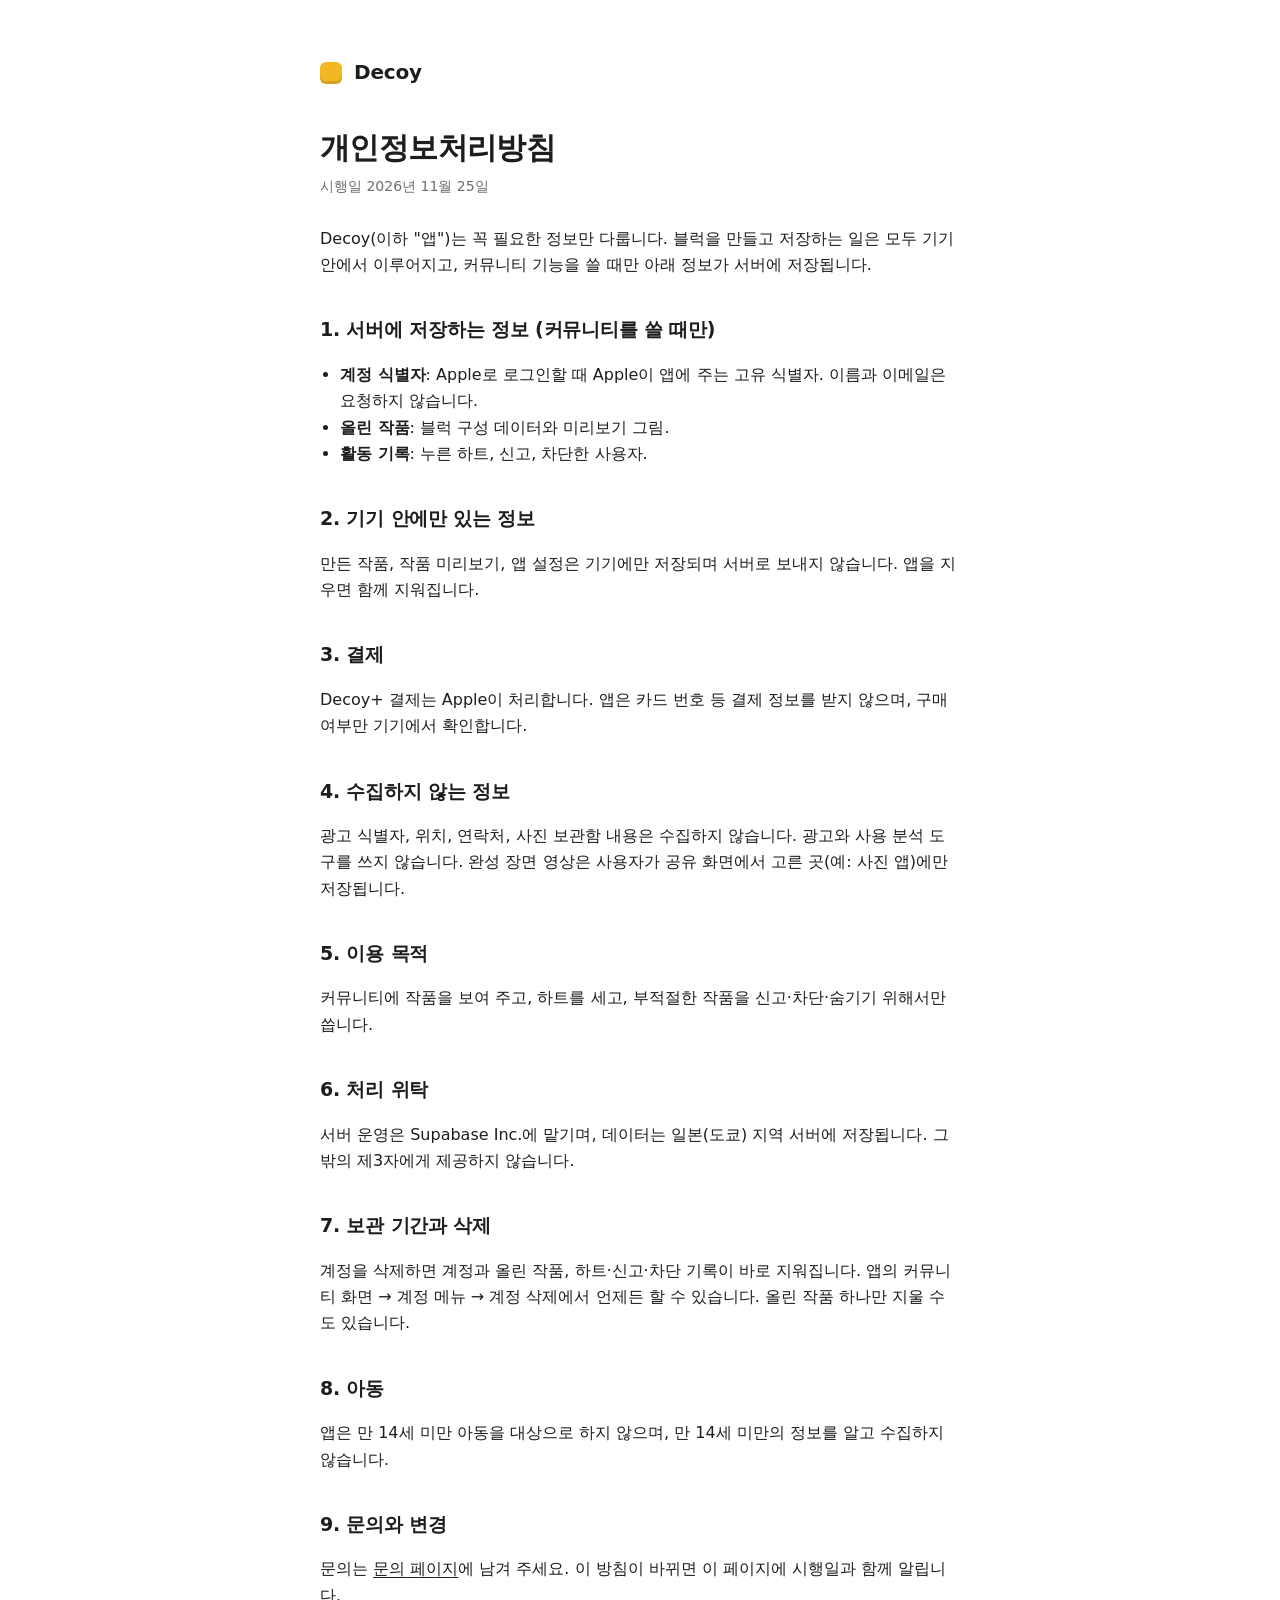
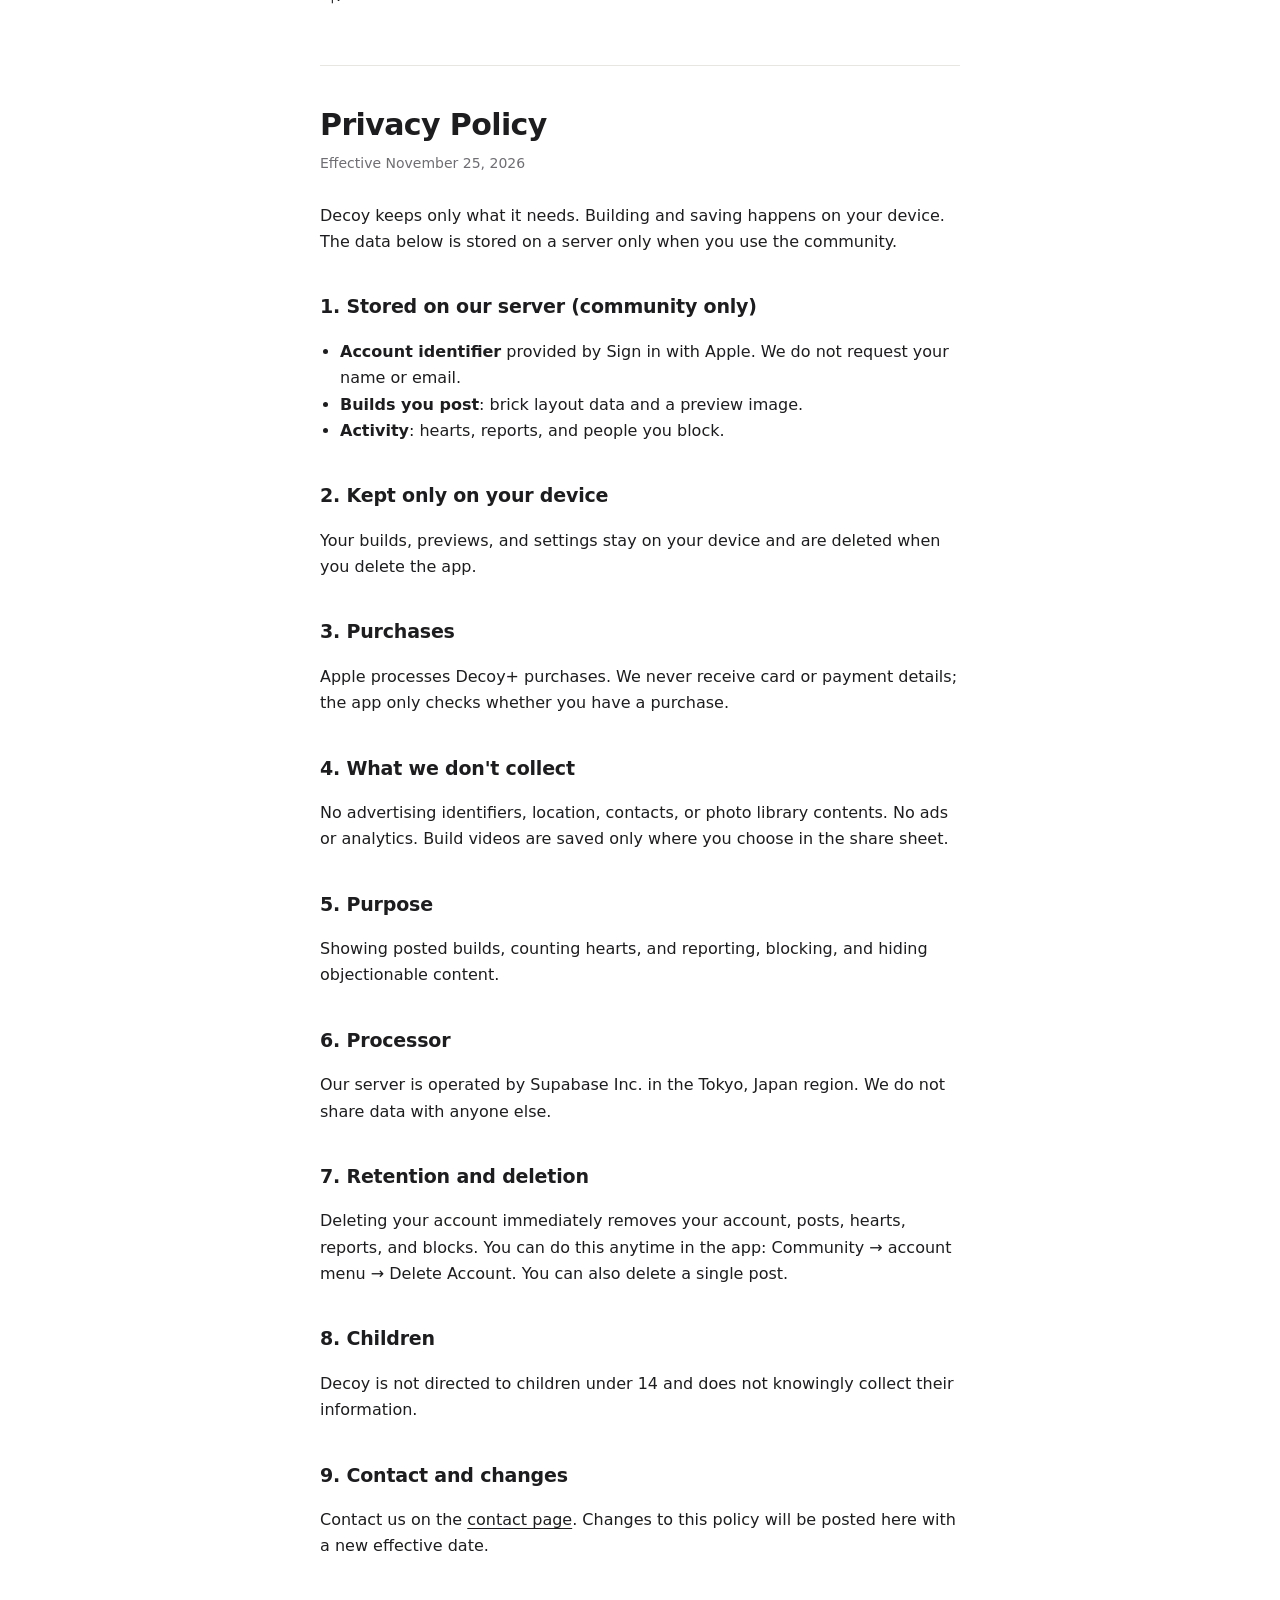
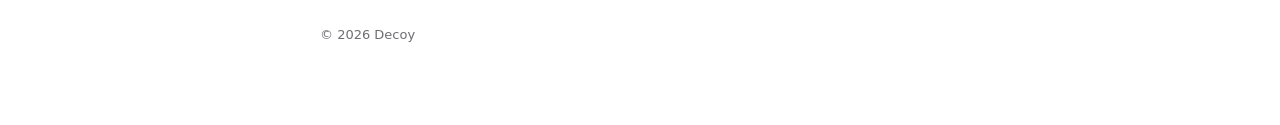
==== privacy.html @ 696fcb84 "Decoy 소개·개인정보처리방침·이용약관 페이지 Co-Authored-By: Claude Opus 5.5 <noreply@anthropic.com>" ====
<!doctype html>
<html lang="ko">
<head>
<meta charset="utf-8">
<meta name="viewport" content="width=device-width, initial-scale=1, viewport-fit=cover">
<title>Decoy 개인정보처리방침</title>
<link rel="stylesheet" href="style.css">
</head>
<body>
<main>
  <header><span class="dot" aria-hidden="true"></span><a href="./">Decoy</a></header>
  <h1>개인정보처리방침</h1>
  <p class="meta">시행일 2026년 11월 25일</p>

  <p>Decoy(이하 "앱")는 꼭 필요한 정보만 다룹니다. 블럭을 만들고 저장하는 일은 모두 기기 안에서 이루어지고, 커뮤니티 기능을 쓸 때만 아래 정보가 서버에 저장됩니다.</p>

  <h2>1. 서버에 저장하는 정보 (커뮤니티를 쓸 때만)</h2>
  <ul>
    <li><b>계정 식별자</b>: Apple로 로그인할 때 Apple이 앱에 주는 고유 식별자. 이름과 이메일은 요청하지 않습니다.</li>
    <li><b>올린 작품</b>: 블럭 구성 데이터와 미리보기 그림.</li>
    <li><b>활동 기록</b>: 누른 하트, 신고, 차단한 사용자.</li>
  </ul>

  <h2>2. 기기 안에만 있는 정보</h2>
  <p>만든 작품, 작품 미리보기, 앱 설정은 기기에만 저장되며 서버로 보내지 않습니다. 앱을 지우면 함께 지워집니다.</p>

  <h2>3. 결제</h2>
  <p>Decoy+ 결제는 Apple이 처리합니다. 앱은 카드 번호 등 결제 정보를 받지 않으며, 구매 여부만 기기에서 확인합니다.</p>

  <h2>4. 수집하지 않는 정보</h2>
  <p>광고 식별자, 위치, 연락처, 사진 보관함 내용은 수집하지 않습니다. 광고와 사용 분석 도구를 쓰지 않습니다. 완성 장면 영상은 사용자가 공유 화면에서 고른 곳(예: 사진 앱)에만 저장됩니다.</p>

  <h2>5. 이용 목적</h2>
  <p>커뮤니티에 작품을 보여 주고, 하트를 세고, 부적절한 작품을 신고·차단·숨기기 위해서만 씁니다.</p>

  <h2>6. 처리 위탁</h2>
  <p>서버 운영은 Supabase Inc.에 맡기며, 데이터는 일본(도쿄) 지역 서버에 저장됩니다. 그 밖의 제3자에게 제공하지 않습니다.</p>

  <h2>7. 보관 기간과 삭제</h2>
  <p>계정을 삭제하면 계정과 올린 작품, 하트·신고·차단 기록이 바로 지워집니다. 앱의 커뮤니티 화면 → 계정 메뉴 → 계정 삭제에서 언제든 할 수 있습니다. 올린 작품 하나만 지울 수도 있습니다.</p>

  <h2>8. 아동</h2>
  <p>앱은 만 14세 미만 아동을 대상으로 하지 않으며, 만 14세 미만의 정보를 알고 수집하지 않습니다.</p>

  <h2>9. 문의와 변경</h2>
  <p>문의는 <a href="https://github.com/dogoyster/decoy-web/issues">문의 페이지</a>에 남겨 주세요. 이 방침이 바뀌면 이 페이지에 시행일과 함께 알립니다.</p>

  <div class="lang" lang="en">
    <h1>Privacy Policy</h1>
    <p class="meta">Effective November 25, 2026</p>
    <p>Decoy keeps only what it needs. Building and saving happens on your device. The data below is stored on a server only when you use the community.</p>
    <h2>1. Stored on our server (community only)</h2>
    <ul>
      <li><b>Account identifier</b> provided by Sign in with Apple. We do not request your name or email.</li>
      <li><b>Builds you post</b>: brick layout data and a preview image.</li>
      <li><b>Activity</b>: hearts, reports, and people you block.</li>
    </ul>
    <h2>2. Kept only on your device</h2>
    <p>Your builds, previews, and settings stay on your device and are deleted when you delete the app.</p>
    <h2>3. Purchases</h2>
    <p>Apple processes Decoy+ purchases. We never receive card or payment details; the app only checks whether you have a purchase.</p>
    <h2>4. What we don't collect</h2>
    <p>No advertising identifiers, location, contacts, or photo library contents. No ads or analytics. Build videos are saved only where you choose in the share sheet.</p>
    <h2>5. Purpose</h2>
    <p>Showing posted builds, counting hearts, and reporting, blocking, and hiding objectionable content.</p>
    <h2>6. Processor</h2>
    <p>Our server is operated by Supabase Inc. in the Tokyo, Japan region. We do not share data with anyone else.</p>
    <h2>7. Retention and deletion</h2>
    <p>Deleting your account immediately removes your account, posts, hearts, reports, and blocks. You can do this anytime in the app: Community → account menu → Delete Account. You can also delete a single post.</p>
    <h2>8. Children</h2>
    <p>Decoy is not directed to children under 14 and does not knowingly collect their information.</p>
    <h2>9. Contact and changes</h2>
    <p>Contact us on the <a href="https://github.com/dogoyster/decoy-web/issues">contact page</a>. Changes to this policy will be posted here with a new effective date.</p>
  </div>
  <footer>© 2026 Decoy</footer>
</main>
</body>
</html>
---- style.css ----
:root { --bg: #ffffff; --fg: #1d1d1f; --muted: #6e6e73; --line: #e8e6e1; --accent: #f2b824; color-scheme: light; }
@media (prefers-color-scheme: dark) { :root { --bg: #111110; --fg: #f2f2f0; --muted: #a1a19c; --line: #2a2a28; --accent: #f2b824; color-scheme: dark; } }
* { box-sizing: border-box; }
body { margin: 0; background: var(--bg); color: var(--fg); font: 16px/1.65 -apple-system, BlinkMacSystemFont, "Apple SD Gothic Neo", "Pretendard", system-ui, sans-serif; -webkit-font-smoothing: antialiased; }
main { max-width: 680px; margin: 0 auto; padding: 56px max(20px, env(safe-area-inset-left)) 80px max(20px, env(safe-area-inset-right)); }
header { display: flex; align-items: center; gap: 12px; margin-bottom: 40px; }
header a { color: inherit; text-decoration: none; font-weight: 700; font-size: 20px; letter-spacing: -0.01em; }
.dot { width: 22px; height: 22px; border-radius: 6px; background: var(--accent); box-shadow: inset 0 -3px 0 rgba(0,0,0,.12); }
h1 { font-size: 30px; line-height: 1.25; letter-spacing: -0.02em; margin: 0 0 8px; text-wrap: balance; }
h2 { font-size: 19px; margin: 36px 0 8px; letter-spacing: -0.01em; }
p, li { color: var(--fg); }
.meta { color: var(--muted); font-size: 14px; margin: 0 0 28px; }
.lang { border-top: 1px solid var(--line); margin-top: 56px; padding-top: 40px; }
nav.links { display: flex; gap: 20px; flex-wrap: wrap; margin-top: 28px; }
nav.links a, a { color: var(--fg); text-underline-offset: 3px; }
ul { padding-left: 20px; }
footer { color: var(--muted); font-size: 13px; margin-top: 64px; }
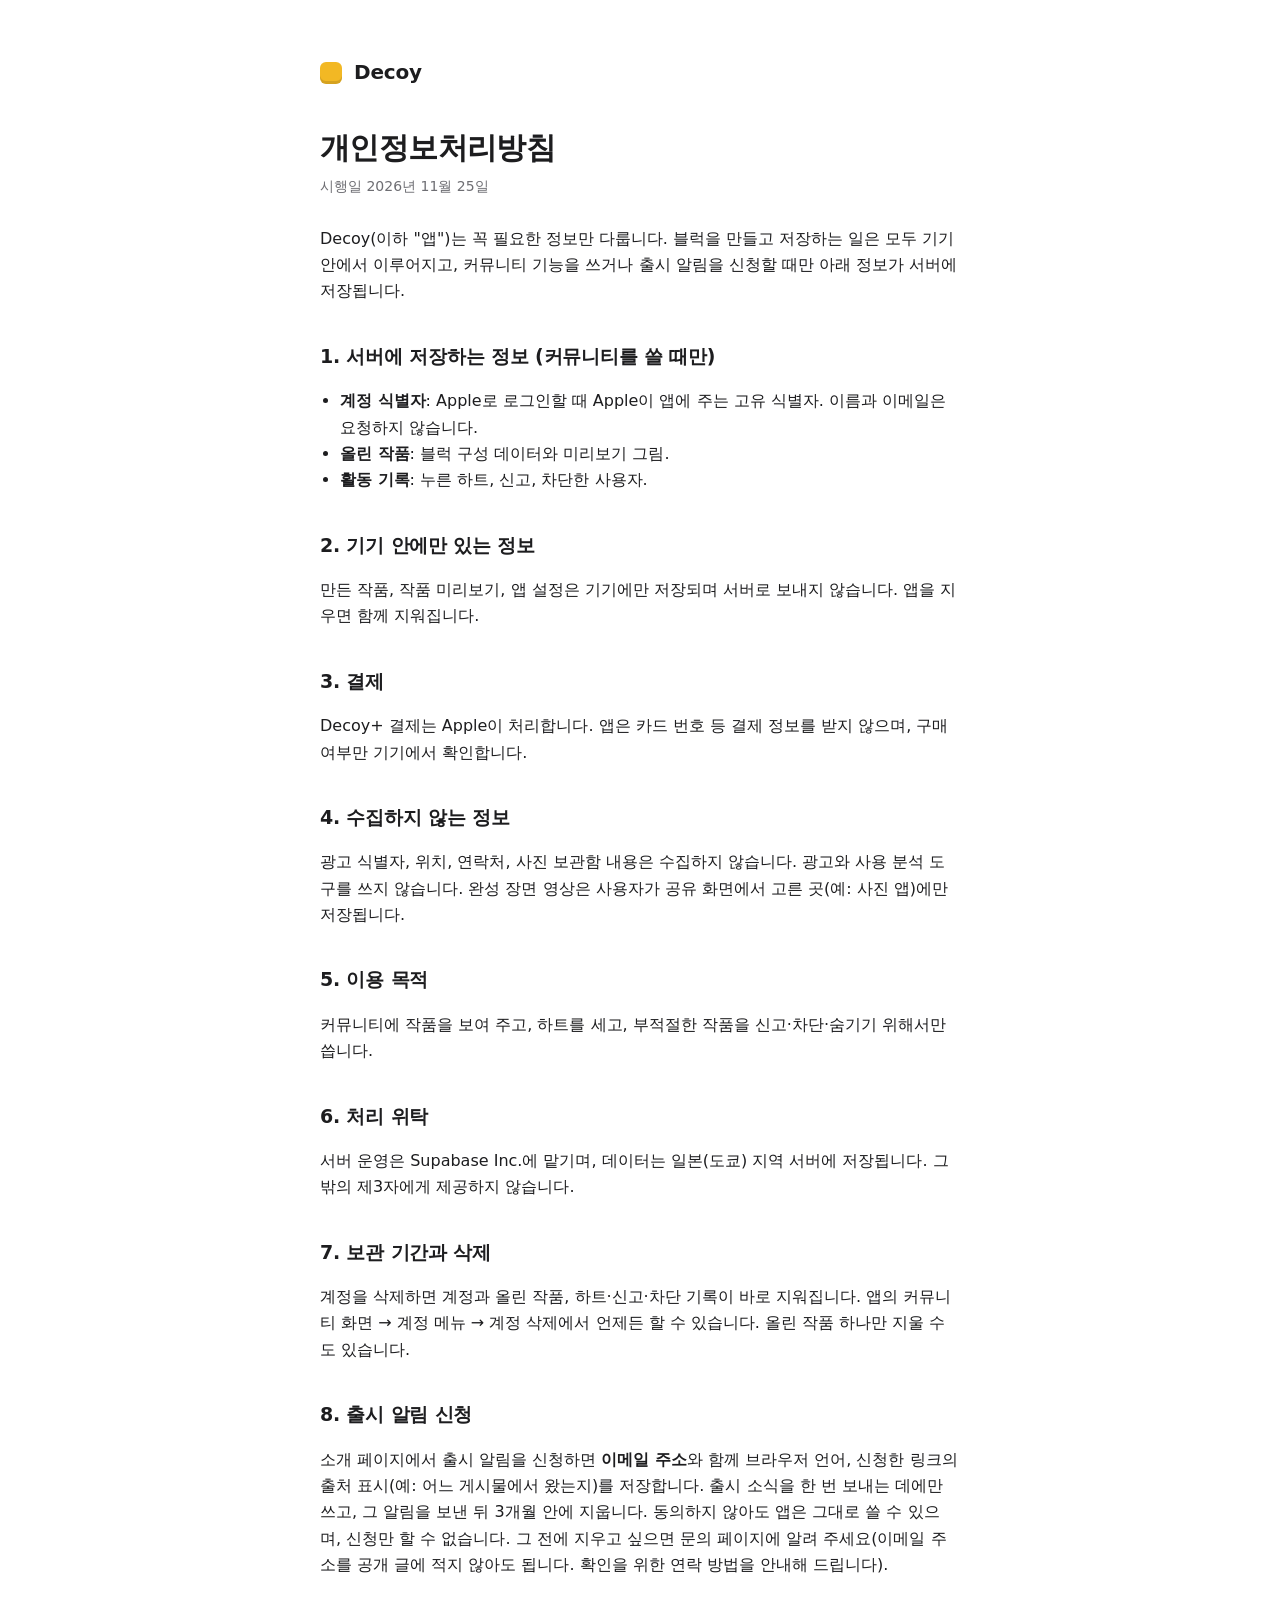
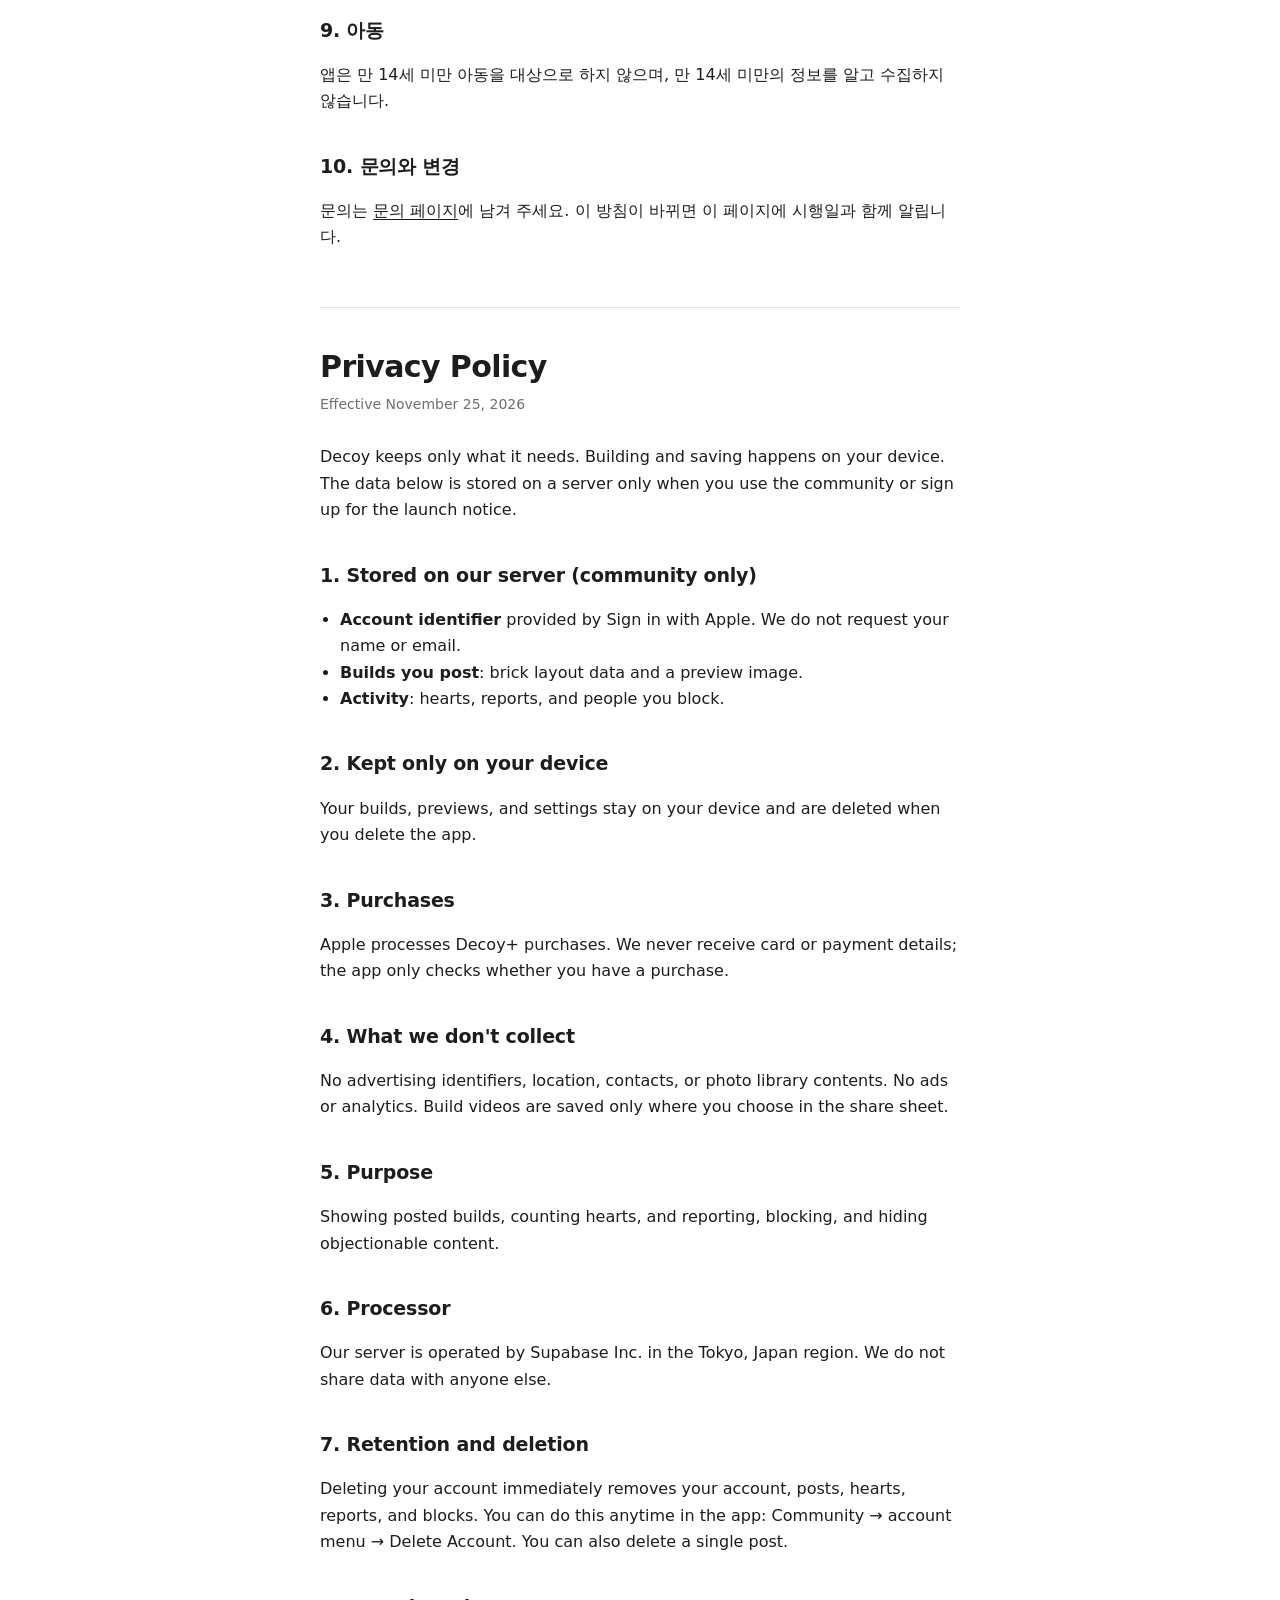
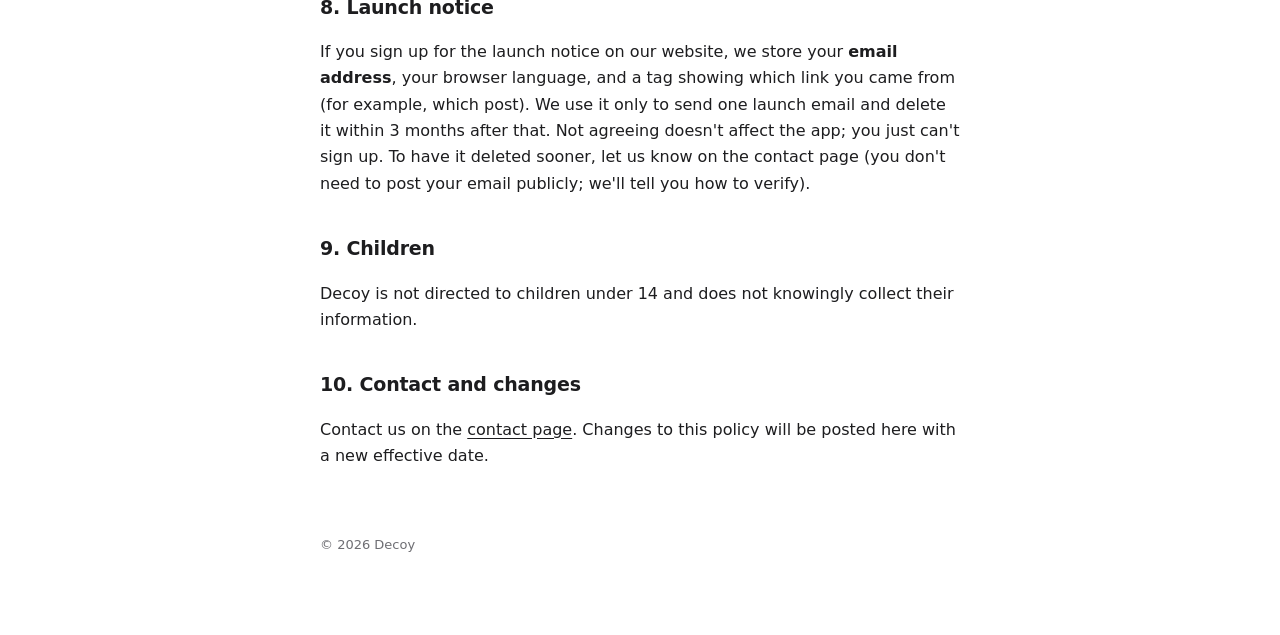
==== commit 3d059551: "출시 알림 대기 신청 폼과 개인정보처리방침 8조(출시 알림 신청) Co-Authored-By: Claude Opus 5.5 <noreply@anthropic.com>" ====
--- a/privacy.html
+++ b/privacy.html
@@ -12,7 +12,7 @@
   <h1>개인정보처리방침</h1>
   <p class="meta">시행일 2026년 11월 25일</p>
 
-  <p>Decoy(이하 "앱")는 꼭 필요한 정보만 다룹니다. 블럭을 만들고 저장하는 일은 모두 기기 안에서 이루어지고, 커뮤니티 기능을 쓸 때만 아래 정보가 서버에 저장됩니다.</p>
+  <p>Decoy(이하 "앱")는 꼭 필요한 정보만 다룹니다. 블럭을 만들고 저장하는 일은 모두 기기 안에서 이루어지고, 커뮤니티 기능을 쓰거나 출시 알림을 신청할 때만 아래 정보가 서버에 저장됩니다.</p>
 
   <h2>1. 서버에 저장하는 정보 (커뮤니티를 쓸 때만)</h2>
   <ul>
@@ -39,16 +39,19 @@
   <h2>7. 보관 기간과 삭제</h2>
   <p>계정을 삭제하면 계정과 올린 작품, 하트·신고·차단 기록이 바로 지워집니다. 앱의 커뮤니티 화면 → 계정 메뉴 → 계정 삭제에서 언제든 할 수 있습니다. 올린 작품 하나만 지울 수도 있습니다.</p>
 
-  <h2>8. 아동</h2>
+  <h2 id="waitlist">8. 출시 알림 신청</h2>
+  <p>소개 페이지에서 출시 알림을 신청하면 <b>이메일 주소</b>와 함께 브라우저 언어, 신청한 링크의 출처 표시(예: 어느 게시물에서 왔는지)를 저장합니다. 출시 소식을 한 번 보내는 데에만 쓰고, 그 알림을 보낸 뒤 3개월 안에 지웁니다. 동의하지 않아도 앱은 그대로 쓸 수 있으며, 신청만 할 수 없습니다. 그 전에 지우고 싶으면 문의 페이지에 알려 주세요(이메일 주소를 공개 글에 적지 않아도 됩니다. 확인을 위한 연락 방법을 안내해 드립니다).</p>
+
+  <h2>9. 아동</h2>
   <p>앱은 만 14세 미만 아동을 대상으로 하지 않으며, 만 14세 미만의 정보를 알고 수집하지 않습니다.</p>
 
-  <h2>9. 문의와 변경</h2>
+  <h2>10. 문의와 변경</h2>
   <p>문의는 <a href="https://github.com/dogoyster/decoy-web/issues">문의 페이지</a>에 남겨 주세요. 이 방침이 바뀌면 이 페이지에 시행일과 함께 알립니다.</p>
 
   <div class="lang" lang="en">
     <h1>Privacy Policy</h1>
     <p class="meta">Effective November 25, 2026</p>
-    <p>Decoy keeps only what it needs. Building and saving happens on your device. The data below is stored on a server only when you use the community.</p>
+    <p>Decoy keeps only what it needs. Building and saving happens on your device. The data below is stored on a server only when you use the community or sign up for the launch notice.</p>
     <h2>1. Stored on our server (community only)</h2>
     <ul>
       <li><b>Account identifier</b> provided by Sign in with Apple. We do not request your name or email.</li>
@@ -67,9 +70,11 @@
     <p>Our server is operated by Supabase Inc. in the Tokyo, Japan region. We do not share data with anyone else.</p>
     <h2>7. Retention and deletion</h2>
     <p>Deleting your account immediately removes your account, posts, hearts, reports, and blocks. You can do this anytime in the app: Community → account menu → Delete Account. You can also delete a single post.</p>
-    <h2>8. Children</h2>
+    <h2 id="waitlist-en">8. Launch notice</h2>
+    <p>If you sign up for the launch notice on our website, we store your <b>email address</b>, your browser language, and a tag showing which link you came from (for example, which post). We use it only to send one launch email and delete it within 3 months after that. Not agreeing doesn't affect the app; you just can't sign up. To have it deleted sooner, let us know on the contact page (you don't need to post your email publicly; we'll tell you how to verify).</p>
+    <h2>9. Children</h2>
     <p>Decoy is not directed to children under 14 and does not knowingly collect their information.</p>
-    <h2>9. Contact and changes</h2>
+    <h2>10. Contact and changes</h2>
     <p>Contact us on the <a href="https://github.com/dogoyster/decoy-web/issues">contact page</a>. Changes to this policy will be posted here with a new effective date.</p>
   </div>
   <footer>© 2026 Decoy</footer>
--- a/style.css
+++ b/style.css
@@ -15,3 +15,17 @@
 nav.links a, a { color: var(--fg); text-underline-offset: 3px; }
 ul { padding-left: 20px; }
 footer { color: var(--muted); font-size: 13px; margin-top: 64px; }
+.wait { margin-top: 36px; }
+.wait h2 { margin-top: 0; }
+.wait-row { display: flex; gap: 8px; flex-wrap: wrap; }
+.wait input[type=email] { flex: 1 1 220px; min-width: 0; font: inherit; color: var(--fg); background: var(--bg); padding: 12px 16px; border: 1px solid var(--line); border-radius: 999px; outline: none; }
+.wait input[type=email]:focus { border-color: var(--muted); }
+.wait button { flex: 0 0 auto; font: inherit; font-weight: 700; padding: 12px 24px; border: 0; border-radius: 999px; background: var(--fg); color: var(--bg); cursor: pointer; }
+.wait button:disabled { opacity: .5; cursor: default; }
+.agree { display: block; margin-top: 12px; color: var(--muted); font-size: 14px; line-height: 1.5; }
+.agree input { margin: 0 4px 0 0; vertical-align: -1px; }
+.agree a { color: var(--muted); }
+.wait-msg { min-height: 1.5em; margin: 10px 0 0; font-size: 15px; }
+.wait-msg.bad { color: #c2410c; }
+.sr { position: absolute; width: 1px; height: 1px; overflow: hidden; clip: rect(0 0 0 0); white-space: nowrap; }
+.hp { position: absolute; left: -9999px; width: 1px; height: 1px; opacity: 0; }
